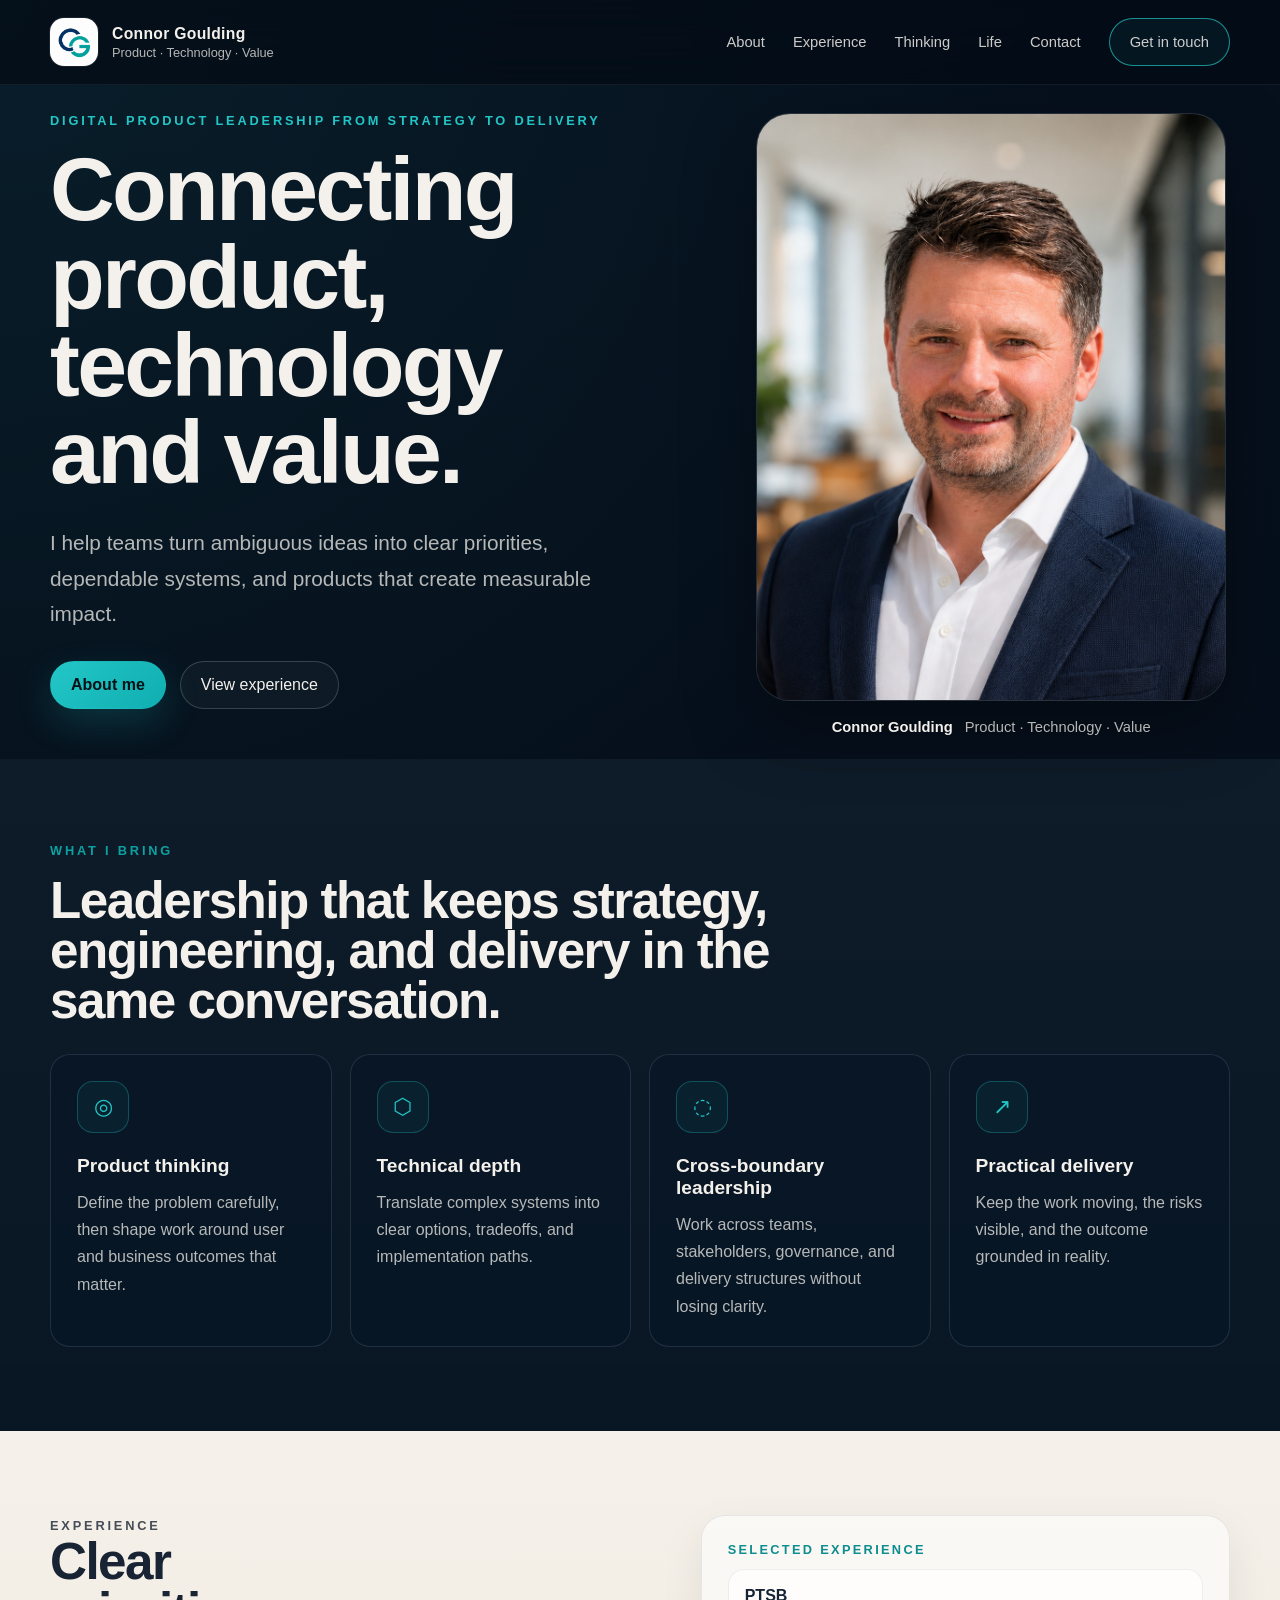
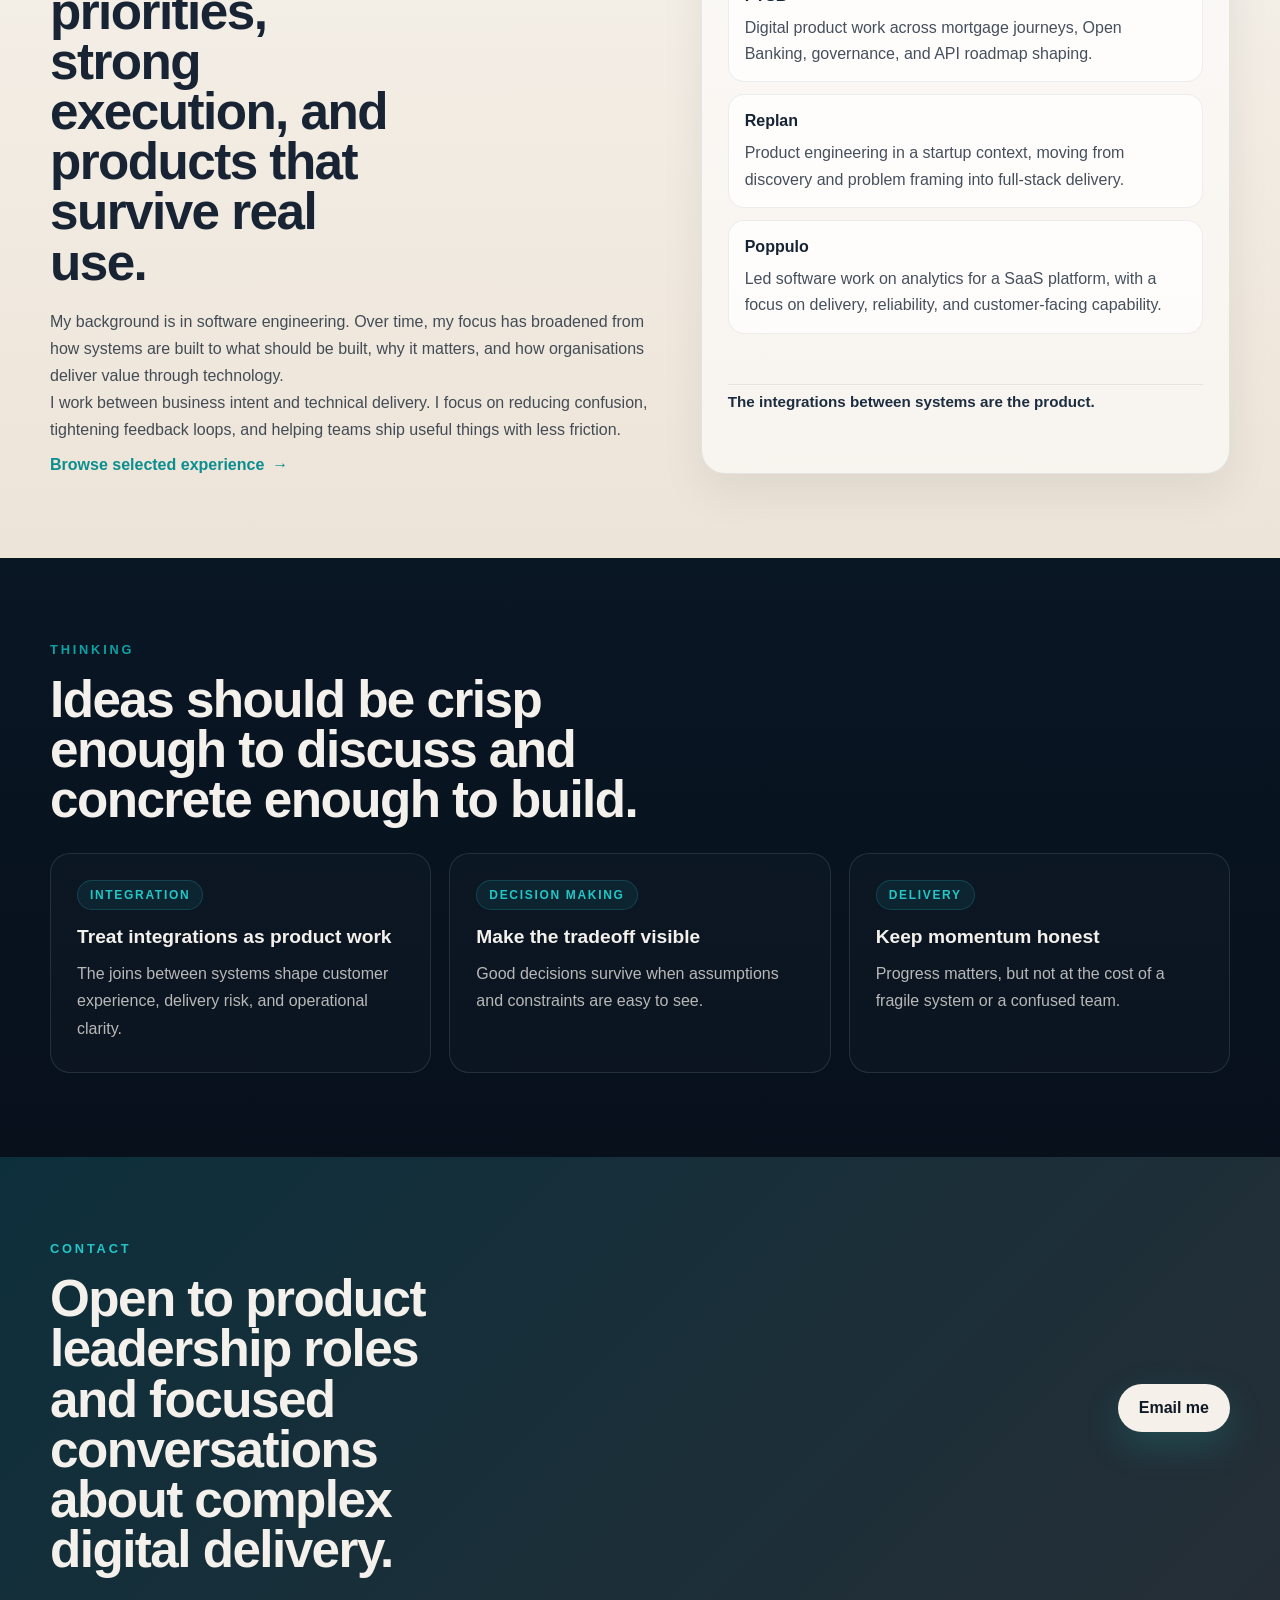
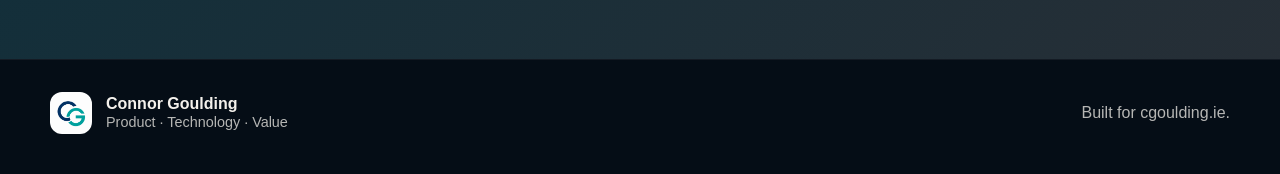
==== index.html @ c8a779e5 "First draft" ====
<!doctype html>
<html lang="en">
  <head>
    <meta charset="utf-8" />
    <meta name="viewport" content="width=device-width, initial-scale=1" />
    <meta
      name="description"
      content="Connor Goulding is a product and technology leader focused on building practical, high-value digital experiences."
    />
    <title>Connor Goulding | Product, Technology, Value</title>
    <link rel="icon" type="image/x-icon" href="./images/favicon/favicon.ico">
    <link rel="icon" type="image/png" sizes="32x32" href="./images/favicon/favicon-32x32.png">
    <link rel="icon" type="image/png" sizes="16x16" href="./images/favicon/favicon-16x16.png">
    <link rel="apple-touch-icon" sizes="180x180" href="./images/favicon/apple-touch-icon.png">
    <link rel="manifest" href="./images/favicon/site.webmanifest">
    <meta name="theme-color" content="#06233A">
    <link rel="stylesheet" href="./css/styles.css" />
  </head>
  <body>
    <a class="skip-link" href="#main">Skip to content</a>

    <header class="site-header">
      <div class="container header-inner">
        <a class="brand" href="#home" aria-label="Connor Goulding home">
          <img class="brand-mark" src="./images/logoSolid.png" alt="Connor Goulding logo" />
          <span class="brand-copy">
            <strong>Connor Goulding</strong>
            <span>Product · Technology · Value</span>
          </span>
        </a>

        <button class="nav-toggle" type="button" aria-expanded="false" aria-controls="site-nav">
          <span></span>
          <span></span>
        </button>

        <nav class="site-nav" id="site-nav" aria-label="Primary">
          <a href="#about">About</a>
          <a href="./experience.html">Experience</a>
          <a href="#thinking">Thinking</a>
          <a href="./life.html">Life</a>
          <a href="#contact">Contact</a>
          <a class="nav-cta" href="#contact">Get in touch</a>
        </nav>
      </div>
    </header>

    <main id="main">
      <section class="hero" id="home">
        <div class="container hero-grid">
          <div class="hero-copy">
            <p class="eyebrow">Digital product leadership from strategy to delivery</p>
            <h1>Connecting product, technology and value.</h1>
            <p class="lead">
              I help teams turn ambiguous ideas into clear priorities, dependable systems, and products that
              create measurable impact.
            </p>
            <div class="hero-actions">
              <a class="button button-primary" href="#about">About me</a>
              <a class="button button-secondary" href="./experience.html">View experience</a>
            </div>
          </div>

          <div class="hero-visual" aria-label="Portrait of Connor Goulding">
            <div class="portrait-frame">
              <img src="images/portrait.png" alt="Portrait of Connor Goulding" />
            </div>
            <div class="portrait-caption">
              <span class="caption-kicker">Connor Goulding</span>
              <span>Product · Technology · Value</span>
            </div>
          </div>
        </div>
      </section>

      <section class="value-band" id="about">
        <div class="container">
          <div class="section-heading">
            <p class="eyebrow eyebrow-dark">What I bring</p>
            <h2>Leadership that keeps strategy, engineering, and delivery in the same conversation.</h2>
          </div>

          <div class="value-grid">
            <article class="value-card">
              <div class="value-icon">◎</div>
              <h3>Product thinking</h3>
              <p>Define the problem carefully, then shape work around user and business outcomes that matter.</p>
            </article>
            <article class="value-card">
              <div class="value-icon">⬡</div>
              <h3>Technical depth</h3>
              <p>Translate complex systems into clear options, tradeoffs, and implementation paths.</p>
            </article>
            <article class="value-card">
              <div class="value-icon">◌</div>
              <h3>Cross-boundary leadership</h3>
              <p>Work across teams, stakeholders, governance, and delivery structures without losing clarity.</p>
            </article>
            <article class="value-card">
              <div class="value-icon">↗</div>
              <h3>Practical delivery</h3>
              <p>Keep the work moving, the risks visible, and the outcome grounded in reality.</p>
            </article>
          </div>
        </div>
      </section>

      <section class="story-band" id="experience">
        <div class="container story-grid">
          <div class="story-copy">
            <p class="eyebrow">Experience</p>
            <h2>Clear priorities, strong execution, and products that survive real use.</h2>
            <p>
              My background is in software engineering. Over time, my focus has broadened from how systems are built
              to what should be built, why it matters, and how organisations deliver value through technology.
            </p>
            <p>
              I work between business intent and technical delivery. I focus on reducing confusion, tightening
              feedback loops, and helping teams ship useful things with less friction.
            </p>
            <a class="text-link" href="./experience.html">Browse selected experience</a>
          </div>
          <div class="story-panel experience-panel">
            <div>
              <span class="story-label">Selected experience</span>
              <div class="experience-cards">
                <article class="experience-card">
                  <h3>PTSB</h3>
                  <p>Digital product work across mortgage journeys, Open Banking, governance, and API roadmap shaping.</p>
                </article>
                <article class="experience-card">
                  <h3>Replan</h3>
                  <p>Product engineering in a startup context, moving from discovery and problem framing into full-stack delivery.</p>
                </article>
                <article class="experience-card">
                  <h3>Poppulo</h3>
                  <p>Led software work on analytics for a SaaS platform, with a focus on delivery, reliability, and customer-facing capability.</p>
                </article>
              </div>
            </div>
            <div class="story-note">The integrations between systems are the product.</div>
          </div>
        </div>
      </section>

      <section class="projects-band" id="thinking">
        <div class="container">
          <div class="section-heading narrow">
            <p class="eyebrow eyebrow-dark">Thinking</p>
            <h2>Ideas should be crisp enough to discuss and concrete enough to build.</h2>
          </div>
          <div class="project-grid" id="projects">
            <article class="project-card">
              <span class="project-tag">Integration</span>
              <h3>Treat integrations as product work</h3>
              <p>The joins between systems shape customer experience, delivery risk, and operational clarity.</p>
            </article>
            <article class="project-card">
              <span class="project-tag">Decision making</span>
              <h3>Make the tradeoff visible</h3>
              <p>Good decisions survive when assumptions and constraints are easy to see.</p>
            </article>
            <article class="project-card">
              <span class="project-tag">Delivery</span>
              <h3>Keep momentum honest</h3>
              <p>Progress matters, but not at the cost of a fragile system or a confused team.</p>
            </article>
          </div>
        </div>
      </section>

      <section class="contact-band" id="contact">
        <div class="container contact-inner">
          <div>
            <p class="eyebrow">Contact</p>
            <h2>Open to product leadership roles and focused conversations about complex digital delivery.</h2>
          </div>
          <a class="button button-primary button-dark" href="mailto:connor.goulding@gmail.com">Email me</a>
        </div>
      </section>
    </main>

    <footer class="site-footer">
      <div class="container footer-inner">
        <div class="footer-brand">
          <img src="./images/logoSolid.png" alt="" aria-hidden="true" />
          <div>
            <strong>Connor Goulding</strong>
              <span>Product · Technology · Value</span>
          </div>
        </div>
        <p>Built for cgoulding.ie.</p>
      </div>
    </footer>

    <script>
      const toggle = document.querySelector(".nav-toggle");
      const nav = document.querySelector(".site-nav");

      toggle.addEventListener("click", () => {
        const open = toggle.getAttribute("aria-expanded") === "true";
        toggle.setAttribute("aria-expanded", String(!open));
        nav.dataset.open = String(!open);
      });

      nav.querySelectorAll("a").forEach((link) => {
        link.addEventListener("click", () => {
          toggle.setAttribute("aria-expanded", "false");
          nav.dataset.open = "false";
        });
      });
    </script>
  </body>
</html>
---- css/styles.css ----
:root {
  color-scheme: dark;
  --bg: #06101d;
  --bg-deeper: #040b14;
  --surface: rgba(8, 22, 39, 0.82);
  --surface-light: #f3efe8;
  --surface-muted: #e7dfd4;
  --text: #f4f1ec;
  --text-soft: rgba(244, 241, 236, 0.74);
  --text-dark: #182433;
  --line: rgba(140, 165, 190, 0.18);
  --line-dark: rgba(24, 36, 51, 0.12);
  --accent: #23c6c7;
  --accent-strong: #10aeb0;
  --warm: #d7c3a5;
  --shadow: 0 24px 70px rgba(0, 0, 0, 0.35);
  --radius: 20px;
  --container: 1180px;
}

* {
  box-sizing: border-box;
}

html {
  scroll-behavior: smooth;
}

body {
  margin: 0;
  font-family: "Avenir Next", "Aptos", "Segoe UI", sans-serif;
  background:
    radial-gradient(circle at top left, rgba(35, 198, 199, 0.08), transparent 30%),
    linear-gradient(180deg, var(--bg) 0%, var(--bg-deeper) 100%);
  color: var(--text);
}

img {
  display: block;
  max-width: 100%;
}

a {
  color: inherit;
  text-decoration: none;
}

.container {
  width: min(var(--container), calc(100% - 40px));
  margin: 0 auto;
}

.skip-link {
  position: absolute;
  left: 16px;
  top: 16px;
  padding: 10px 14px;
  border-radius: 999px;
  background: #fff;
  color: #111;
  transform: translateY(-180%);
  z-index: 20;
}

.skip-link:focus {
  transform: translateY(0);
}

.site-header {
  position: sticky;
  top: 0;
  z-index: 10;
  backdrop-filter: blur(18px);
  background: rgba(4, 11, 20, 0.7);
  border-bottom: 1px solid rgba(255, 255, 255, 0.06);
}

.header-inner {
  display: flex;
  align-items: center;
  justify-content: space-between;
  gap: 24px;
  min-height: 84px;
}

.brand {
  display: inline-flex;
  align-items: center;
  gap: 14px;
  min-width: 0;
}

.brand-mark {
  width: 48px;
  height: 48px;
  border-radius: 14px;
  object-fit: cover;
  background: rgba(255, 255, 255, 0.06);
  box-shadow: 0 0 0 1px rgba(255, 255, 255, 0.08);
}

.brand-copy {
  display: grid;
  gap: 2px;
  min-width: 0;
}

.brand-copy strong {
  font-size: 0.98rem;
  letter-spacing: 0.02em;
}

.brand-copy span {
  font-size: 0.8rem;
  color: var(--text-soft);
}

.site-nav {
  display: flex;
  align-items: center;
  gap: 28px;
}

.site-nav a {
  font-size: 0.92rem;
  color: rgba(244, 241, 236, 0.84);
}

.nav-cta,
.button {
  display: inline-flex;
  align-items: center;
  justify-content: center;
  min-height: 48px;
  padding: 0 20px;
  border-radius: 999px;
  border: 1px solid transparent;
  transition:
    transform 160ms ease,
    background-color 160ms ease,
    border-color 160ms ease,
    color 160ms ease;
}

.nav-cta {
  border-color: rgba(35, 198, 199, 0.7);
  color: var(--accent);
  background: rgba(35, 198, 199, 0.06);
}

.button-primary {
  background: linear-gradient(135deg, var(--accent) 0%, var(--accent-strong) 100%);
  color: #041117;
  font-weight: 800;
  box-shadow: 0 14px 36px rgba(35, 198, 199, 0.18);
}

.button-secondary {
  border-color: rgba(244, 241, 236, 0.18);
  background: rgba(255, 255, 255, 0.03);
  color: var(--text);
}

.button-dark {
  background: #f5f0ea;
  color: #101a26;
}

.text-link {
  display: inline-flex;
  align-items: center;
  width: fit-content;
  margin-top: 12px;
  color: #0a8e90;
  font-weight: 800;
}

.text-link::after {
  content: "→";
  margin-left: 8px;
}

.nav-toggle {
  display: none;
  width: 48px;
  height: 48px;
  align-items: center;
  justify-content: center;
  gap: 6px;
  border: 1px solid rgba(255, 255, 255, 0.14);
  border-radius: 50%;
  background: rgba(255, 255, 255, 0.03);
}

.nav-toggle span {
  position: absolute;
  width: 18px;
  height: 2px;
  border-radius: 999px;
  background: var(--text);
}

.nav-toggle span:first-child {
  transform: translateY(-4px);
}

.nav-toggle span:last-child {
  transform: translateY(4px);
}

.hero {
  padding: 28px 0 24px;
}

.hero-grid {
  display: grid;
  grid-template-columns: minmax(0, 1.15fr) minmax(340px, 0.85fr);
  gap: 56px;
  align-items: start;
}

.hero-copy h1,
.section-heading h2,
.story-copy h2,
.projects-band h2,
.contact-inner h2 {
  margin: 0;
  line-height: 0.98;
  letter-spacing: -0.03em;
}

.hero-copy h1 {
  font-size: clamp(3rem, 7vw, 5.8rem);
  max-width: 10ch;
}

.eyebrow {
  margin: 0 0 18px;
  font-size: 0.8rem;
  font-weight: 800;
  letter-spacing: 0.22em;
  text-transform: uppercase;
  color: var(--accent);
}

.eyebrow-dark {
  color: #0ca1a2;
}

.lead {
  max-width: 34rem;
  margin: 28px 0 0;
  font-size: clamp(1.05rem, 1.8vw, 1.3rem);
  line-height: 1.7;
  color: var(--text-soft);
}

.hero-actions {
  display: flex;
  flex-wrap: wrap;
  gap: 14px;
  margin-top: 30px;
}

.hero-metrics {
  display: grid;
  grid-template-columns: repeat(3, minmax(0, 1fr));
  gap: 16px;
  margin: 34px 0 0;
}

.hero-metrics div {
  padding: 18px 18px 16px;
  border: 1px solid rgba(255, 255, 255, 0.08);
  border-radius: 18px;
  background: rgba(255, 255, 255, 0.02);
}

.hero-metrics dt {
  margin-bottom: 8px;
  color: var(--accent);
  font-size: 0.78rem;
  font-weight: 800;
  letter-spacing: 0.18em;
  text-transform: uppercase;
}

.hero-metrics dd {
  margin: 0;
  color: var(--text-soft);
  line-height: 1.55;
}

.hero-visual {
  display: grid;
  justify-items: center;
  gap: 18px;
}

.portrait-frame {
  width: min(100%, 470px);
  aspect-ratio: 4 / 5;
  border-radius: 34px;
  overflow: hidden;
  box-shadow: var(--shadow);
  background:
    linear-gradient(180deg, rgba(255, 255, 255, 0.05), rgba(255, 255, 255, 0.01)),
    rgba(255, 255, 255, 0.03);
  border: 1px solid rgba(255, 255, 255, 0.08);
}

.portrait-frame img {
  width: 100%;
  height: 100%;
  object-fit: cover;
}

.portrait-caption {
  display: flex;
  align-items: baseline;
  gap: 12px;
  color: var(--text-soft);
  font-size: 0.92rem;
}

.caption-kicker {
  color: var(--text);
  font-weight: 700;
}

.value-band,
.story-band,
.projects-band,
.contact-band {
  padding: 84px 0;
}

.value-band {
  background:
    linear-gradient(180deg, rgba(255, 255, 255, 0.02), rgba(255, 255, 255, 0)),
    #091624;
}

.section-heading {
  max-width: 50rem;
  margin-bottom: 28px;
}

.section-heading h2,
.story-copy h2,
.projects-band h2,
.contact-inner h2 {
  font-size: clamp(2rem, 4vw, 3.4rem);
}

.section-heading.narrow {
  max-width: 42rem;
}

.value-grid {
  display: grid;
  grid-template-columns: repeat(4, minmax(0, 1fr));
  gap: 18px;
}

.value-card,
.project-card {
  border-radius: var(--radius);
  padding: 26px;
  border: 1px solid var(--line);
}

.value-card {
  background: var(--surface);
  min-height: 240px;
}

.value-icon {
  width: 52px;
  height: 52px;
  display: grid;
  place-items: center;
  margin-bottom: 22px;
  border-radius: 16px;
  color: var(--accent);
  border: 1px solid rgba(35, 198, 199, 0.3);
  background: rgba(35, 198, 199, 0.06);
  font-size: 1.35rem;
}

.value-card h3,
.project-card h3 {
  margin: 0 0 12px;
  font-size: 1.2rem;
}

.value-card p,
.story-copy p,
.project-card p {
  margin: 0;
  line-height: 1.7;
  color: var(--text-soft);
}

.story-band {
  background: linear-gradient(180deg, #f5f1ea 0%, #ede4d8 100%);
  color: var(--text-dark);
}

.story-grid {
  display: grid;
  grid-template-columns: minmax(0, 1fr) minmax(320px, 0.85fr);
  gap: 28px;
  align-items: stretch;
}

.story-copy p {
  color: rgba(24, 36, 51, 0.8);
}

.story-copy h2 {
  max-width: 12ch;
  margin-bottom: 20px;
}

.story-panel {
  display: grid;
  gap: 20px;
  padding: 26px;
  border-radius: calc(var(--radius) + 4px);
  background: rgba(255, 255, 255, 0.58);
  border: 1px solid rgba(24, 36, 51, 0.09);
  box-shadow: 0 18px 44px rgba(24, 36, 51, 0.08);
}

.story-band .detail-card {
  background: rgba(255, 255, 255, 0.64);
  border-color: rgba(24, 36, 51, 0.09);
  box-shadow: 0 18px 44px rgba(24, 36, 51, 0.08);
  color: var(--text-dark);
}

.story-band .detail-card h2,
.story-band .detail-card h3,
.story-band .detail-card p,
.story-band .detail-card li,
.story-band .timeline-item h3,
.story-band .timeline-item p,
.story-band .timeline-item li,
.story-band .timeline-meta,
.story-band .muted-note {
  color: inherit;
}

.story-band .timeline-item {
  background: rgba(255, 255, 255, 0.72);
  border: 1px solid rgba(24, 36, 51, 0.07);
}

.story-band .timeline-meta {
  color: rgba(24, 36, 51, 0.65);
}

.story-band .detail-card p,
.story-band .timeline-item p,
.story-band .timeline-item li {
  color: rgba(24, 36, 51, 0.8);
}

.story-band .detail-card h2,
.story-band .detail-card h3,
.story-band .timeline-item h3 {
  color: #162335;
}

.experience-panel {
  gap: 18px;
}

.story-label {
  display: block;
  margin-bottom: 12px;
  font-size: 0.8rem;
  font-weight: 800;
  letter-spacing: 0.18em;
  text-transform: uppercase;
  color: #0d8d8e;
}

.stack-list {
  list-style: none;
  padding: 0;
  margin: 0;
  display: grid;
  gap: 12px;
}

.stack-list li {
  padding: 14px 16px;
  border-radius: 16px;
  background: rgba(255, 255, 255, 0.7);
  border: 1px solid rgba(24, 36, 51, 0.07);
}

.experience-cards {
  display: grid;
  gap: 12px;
}

.experience-card {
  padding: 16px 16px 14px;
  border-radius: 16px;
  background: rgba(255, 255, 255, 0.72);
  border: 1px solid rgba(24, 36, 51, 0.07);
}

.experience-card h3 {
  margin: 0 0 8px;
  font-size: 1rem;
  line-height: 1.3;
  color: #162335;
}

.experience-card p {
  margin: 0;
  line-height: 1.65;
  color: rgba(24, 36, 51, 0.8);
}

.story-note {
  padding-top: 6px;
  border-top: 1px solid rgba(24, 36, 51, 0.08);
  font-size: 0.95rem;
  font-weight: 700;
  line-height: 1.5;
  color: #1d2d40;
}

.page-hero {
  padding: 56px 0 24px;
  background: linear-gradient(180deg, rgba(255, 255, 255, 0.02), rgba(255, 255, 255, 0));
}

.page-kicker {
  margin: 0 0 16px;
  color: var(--accent);
  font-size: 0.8rem;
  font-weight: 800;
  letter-spacing: 0.22em;
  text-transform: uppercase;
}

.page-intro {
  max-width: 52rem;
  font-size: clamp(1.06rem, 1.6vw, 1.2rem);
  line-height: 1.7;
  color: var(--text-soft);
}

.page-grid {
  display: grid;
  gap: 18px;
}

.page-grid.two-col {
  grid-template-columns: minmax(0, 1.2fr) minmax(320px, 0.8fr);
  align-items: start;
}

.detail-card {
  padding: 24px;
  border-radius: var(--radius);
  border: 1px solid var(--line);
  background: var(--surface);
}

.detail-card h2,
.detail-card h3 {
  margin-top: 0;
}

.timeline {
  display: grid;
  gap: 14px;
}

.timeline-item {
  padding: 20px;
  border-radius: 18px;
  background: rgba(255, 255, 255, 0.03);
  border: 1px solid rgba(255, 255, 255, 0.08);
}

.timeline-meta {
  display: flex;
  flex-wrap: wrap;
  gap: 10px 14px;
  margin-bottom: 10px;
  color: var(--text-soft);
  font-size: 0.92rem;
}

.timeline-item h3 {
  margin: 0 0 10px;
  font-size: 1.15rem;
}

.timeline-item p,
.timeline-item li,
.detail-card p {
  line-height: 1.7;
  color: var(--text-soft);
}

.list-tight {
  margin: 0;
  padding-left: 18px;
  display: grid;
  gap: 8px;
}

.tag-row {
  display: flex;
  flex-wrap: wrap;
  gap: 10px;
}

.tag {
  display: inline-flex;
  align-items: center;
  padding: 6px 12px;
  border-radius: 999px;
  border: 1px solid rgba(35, 198, 199, 0.2);
  background: rgba(35, 198, 199, 0.08);
  color: var(--accent);
  font-size: 0.78rem;
  font-weight: 800;
  letter-spacing: 0.12em;
  text-transform: uppercase;
}

.muted-note {
  color: var(--text-soft);
  font-size: 0.95rem;
  line-height: 1.65;
}

.projects-band {
  background: linear-gradient(180deg, #091624 0%, #07101b 100%);
}

.project-grid {
  display: grid;
  grid-template-columns: repeat(3, minmax(0, 1fr));
  gap: 18px;
}

.project-card {
  min-height: 220px;
  background: rgba(255, 255, 255, 0.02);
}

.project-tag {
  display: inline-flex;
  margin-bottom: 16px;
  padding: 7px 12px;
  border-radius: 999px;
  font-size: 0.75rem;
  font-weight: 800;
  letter-spacing: 0.14em;
  text-transform: uppercase;
  color: var(--accent);
  background: rgba(35, 198, 199, 0.08);
  border: 1px solid rgba(35, 198, 199, 0.2);
}

.contact-band {
  background:
    linear-gradient(135deg, rgba(35, 198, 199, 0.14), rgba(215, 195, 165, 0.14)),
    #091624;
}

.contact-inner {
  display: flex;
  align-items: center;
  justify-content: space-between;
  gap: 24px;
}

.contact-inner h2 {
  max-width: 14ch;
}

.site-footer {
  padding: 28px 0 36px;
  background: #050d16;
  border-top: 1px solid rgba(255, 255, 255, 0.06);
}

.footer-inner {
  display: flex;
  align-items: center;
  justify-content: space-between;
  gap: 18px;
  color: var(--text-soft);
}

.footer-brand {
  display: flex;
  align-items: center;
  gap: 14px;
}

.footer-brand img {
  width: 42px;
  height: 42px;
  border-radius: 12px;
}

.footer-brand strong {
  display: block;
  color: var(--text);
}

.footer-brand span {
  font-size: 0.9rem;
}

.nav-toggle:focus-visible,
.site-nav a:focus-visible,
.button:focus-visible,
.brand:focus-visible {
  outline: 2px solid var(--accent);
  outline-offset: 3px;
}

.button:hover,
.nav-cta:hover,
.site-nav a:hover {
  transform: translateY(-1px);
}

@media (max-width: 980px) {
  .hero-grid,
  .story-grid,
  .value-grid,
  .page-grid.two-col,
  .project-grid {
    grid-template-columns: 1fr;
  }

  .hero-grid {
    min-height: auto;
    padding-top: 28px;
  }

  .hero-copy h1 {
    max-width: 12ch;
  }

  .hero-metrics {
    grid-template-columns: 1fr;
  }

  .contact-inner,
  .footer-inner {
    flex-direction: column;
    align-items: flex-start;
  }
}

@media (max-width: 760px) {
  .container {
    width: min(var(--container), calc(100% - 28px));
  }

  .header-inner {
    min-height: 76px;
  }

  .nav-toggle {
    display: inline-flex;
    position: relative;
    margin-left: auto;
  }

  .site-nav {
    position: absolute;
    left: 14px;
    right: 14px;
    top: 84px;
    display: none;
    flex-direction: column;
    align-items: stretch;
    gap: 10px;
    padding: 16px;
    border-radius: 22px;
    background: rgba(6, 16, 29, 0.96);
    border: 1px solid rgba(255, 255, 255, 0.08);
    box-shadow: var(--shadow);
  }

  .site-nav[data-open="true"] {
    display: flex;
  }

  .site-nav a {
    padding: 10px 4px;
  }

  .nav-cta {
    justify-content: center;
  }

  .hero,
  .value-band,
  .story-band,
  .projects-band,
  .contact-band {
    padding: 56px 0;
  }

  .hero-copy h1 {
    font-size: clamp(2.5rem, 12vw, 4rem);
  }

  .portrait-caption {
    flex-direction: column;
    align-items: center;
    text-align: center;
    gap: 4px;
  }

  .story-accent {
    flex-direction: column;
    text-align: center;
  }

  .story-accent p {
    text-align: center;
  }

  .value-card,
  .project-card,
  .story-panel {
    padding: 22px;
  }
}
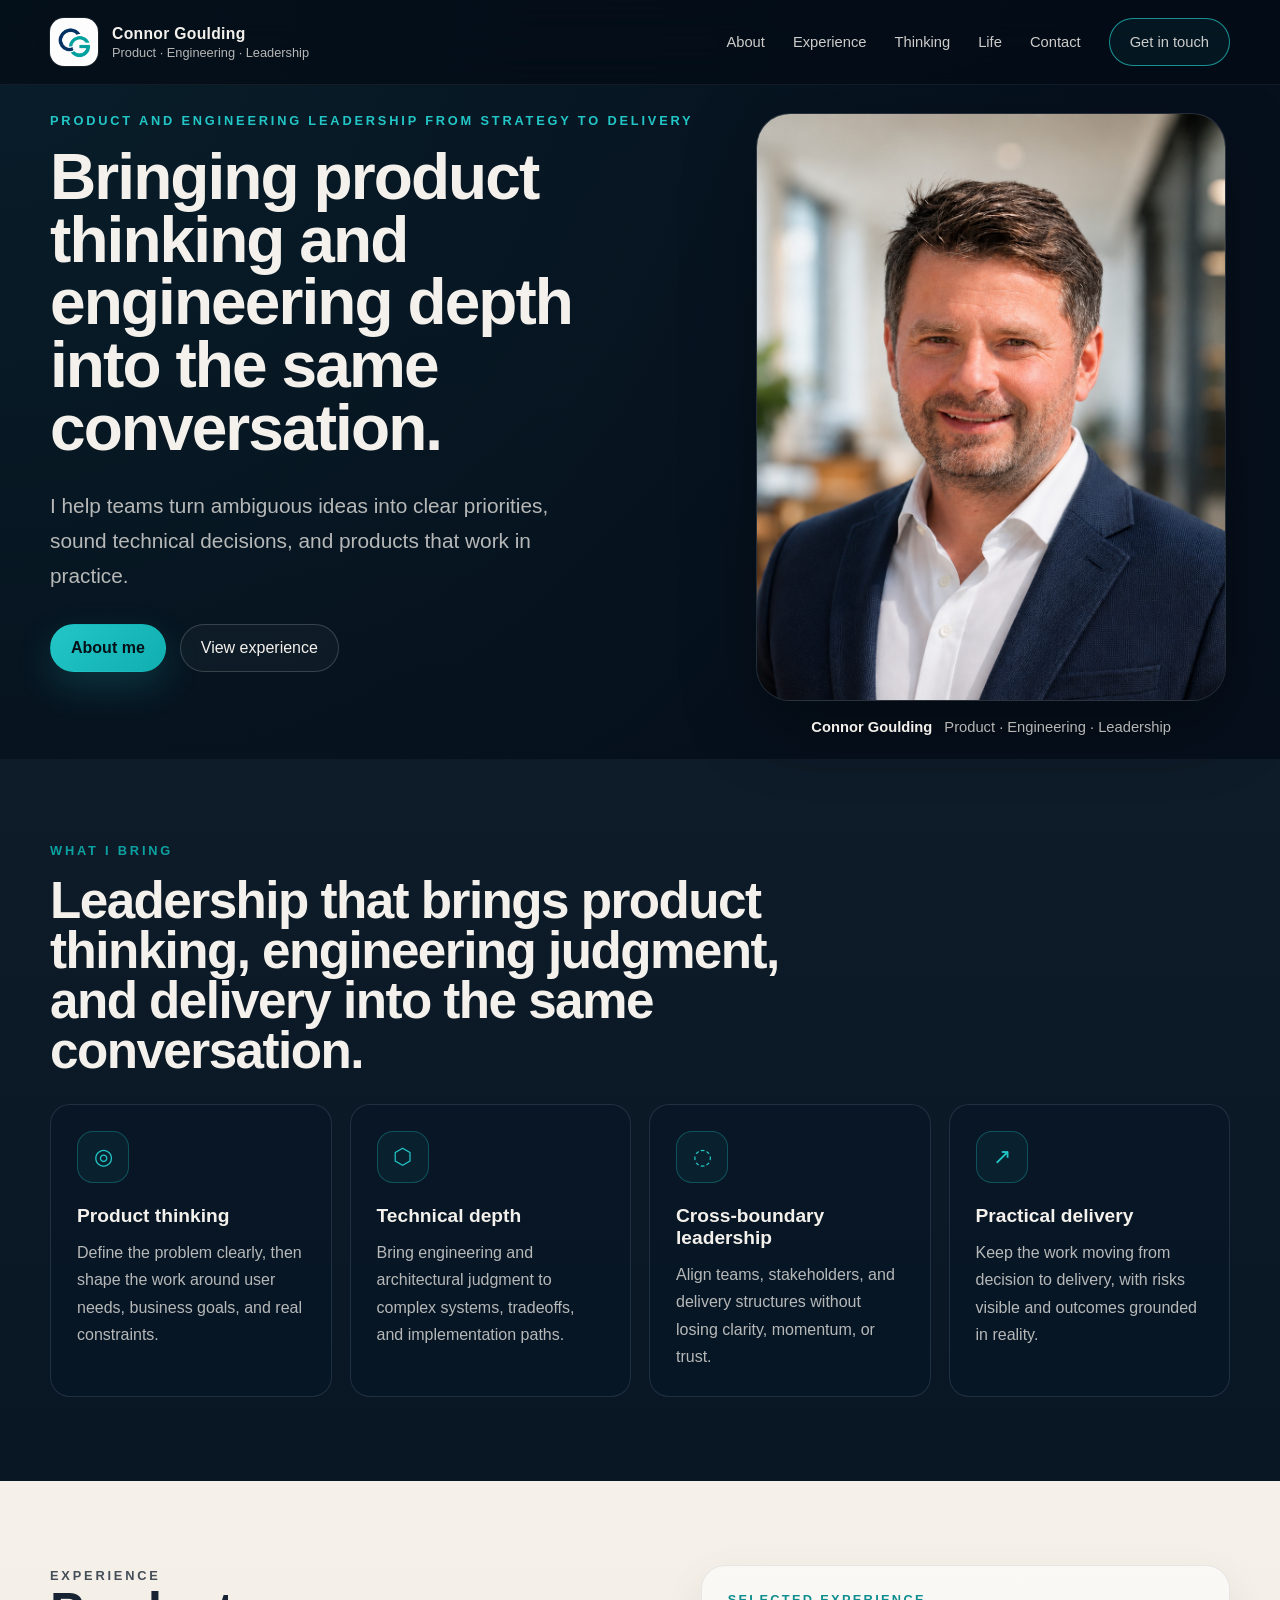
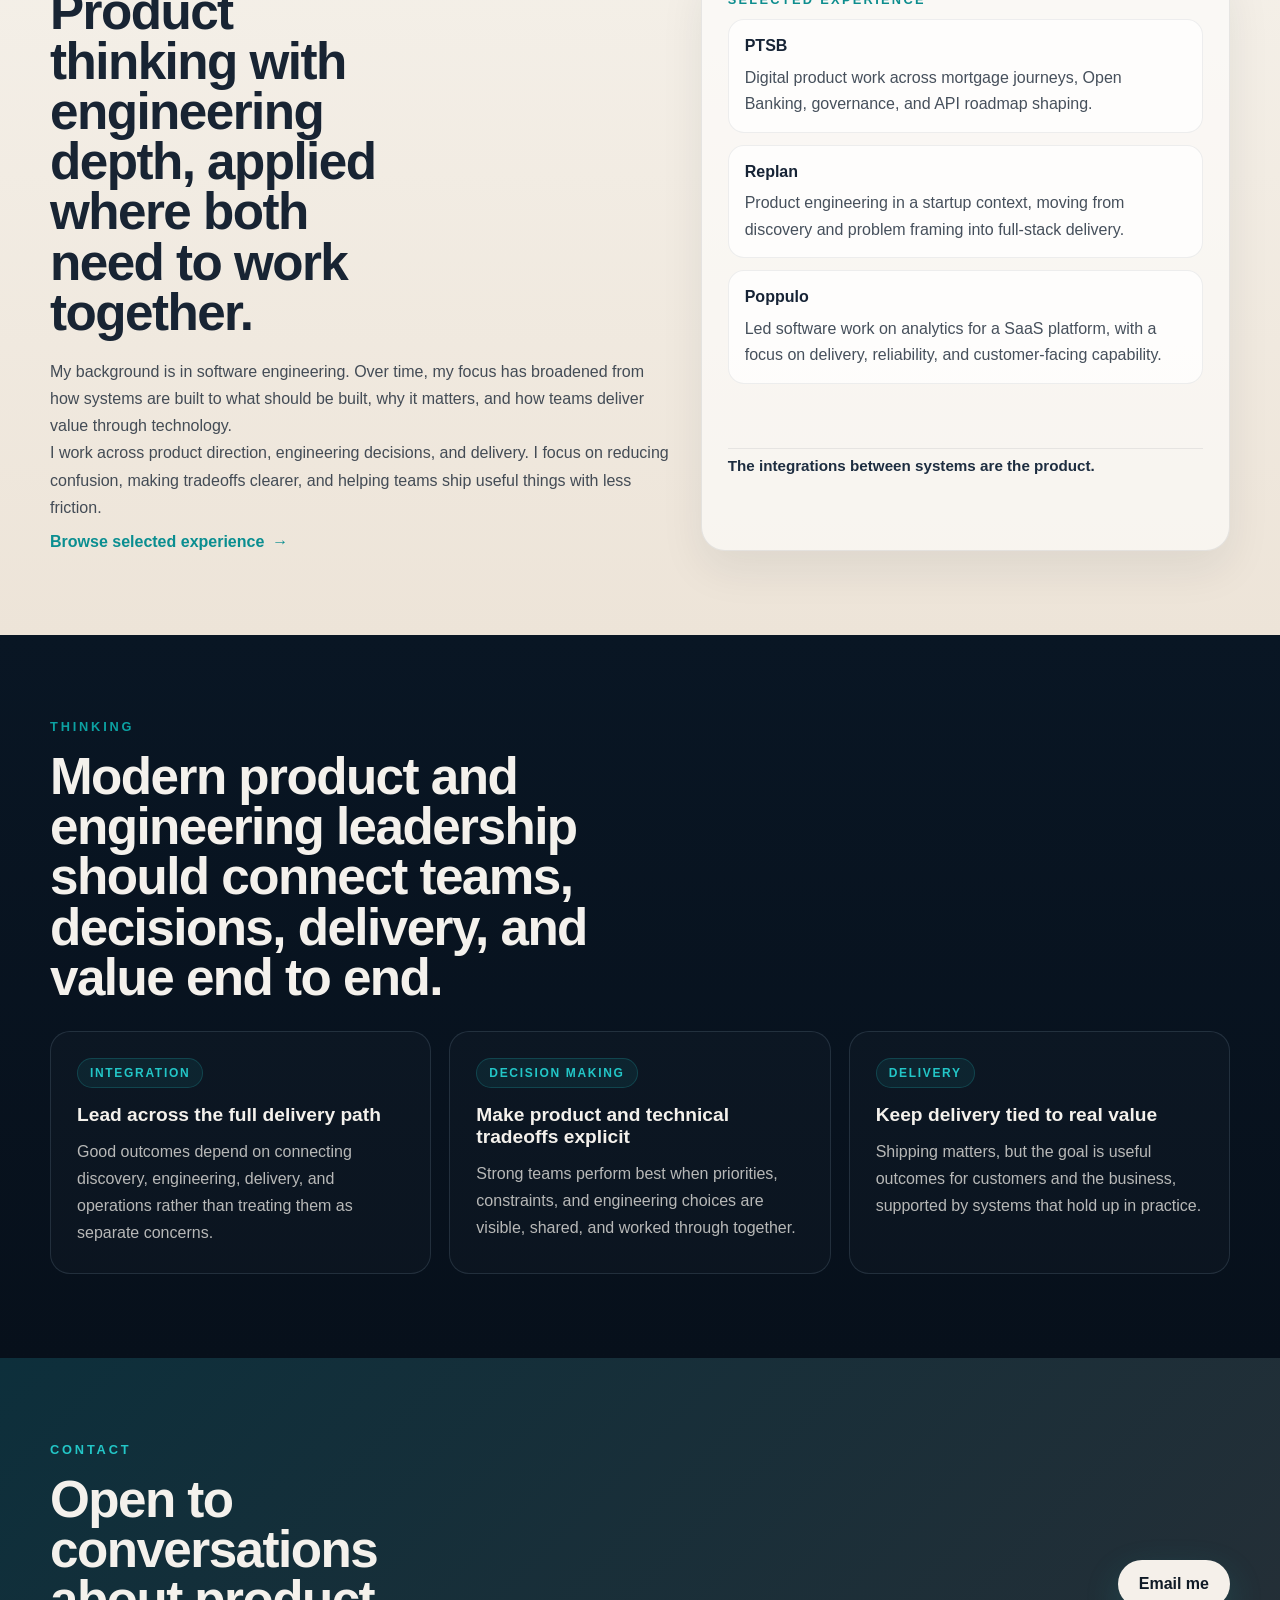
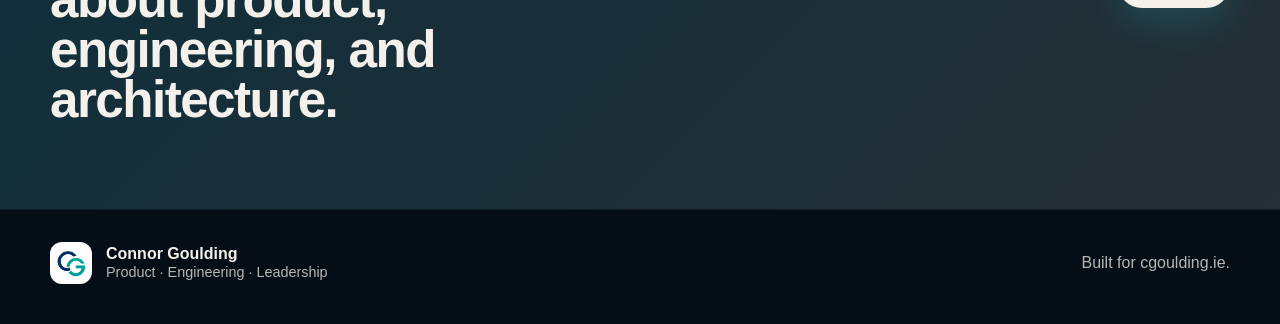
==== commit 97b19e46: "Update tone and life content" ====
--- a/index.html
+++ b/index.html
@@ -5,9 +5,9 @@
     <meta name="viewport" content="width=device-width, initial-scale=1" />
     <meta
       name="description"
-      content="Connor Goulding is a product and technology leader focused on building practical, high-value digital experiences."
+      content="Connor Goulding works across product, engineering, and architecture to help teams build practical digital products."
     />
-    <title>Connor Goulding | Product, Technology, Value</title>
+    <title>Connor Goulding | Product, Engineering, Leadership</title>
     <link rel="icon" type="image/x-icon" href="./images/favicon/favicon.ico">
     <link rel="icon" type="image/png" sizes="32x32" href="./images/favicon/favicon-32x32.png">
     <link rel="icon" type="image/png" sizes="16x16" href="./images/favicon/favicon-16x16.png">
@@ -25,7 +25,7 @@
           <img class="brand-mark" src="./images/logoSolid.png" alt="Connor Goulding logo" />
           <span class="brand-copy">
             <strong>Connor Goulding</strong>
-            <span>Product · Technology · Value</span>
+            <span>Product · Engineering · Leadership</span>
           </span>
         </a>
 
@@ -49,11 +49,11 @@
       <section class="hero" id="home">
         <div class="container hero-grid">
           <div class="hero-copy">
-            <p class="eyebrow">Digital product leadership from strategy to delivery</p>
-            <h1>Connecting product, technology and value.</h1>
+            <p class="eyebrow">Product and engineering leadership from strategy to delivery</p>
+            <h1>Bringing product thinking and engineering depth into the same conversation.</h1>
             <p class="lead">
-              I help teams turn ambiguous ideas into clear priorities, dependable systems, and products that
-              create measurable impact.
+              I help teams turn ambiguous ideas into clear priorities, sound technical decisions, and products
+              that work in practice.
             </p>
             <div class="hero-actions">
               <a class="button button-primary" href="#about">About me</a>
@@ -67,7 +67,7 @@
             </div>
             <div class="portrait-caption">
               <span class="caption-kicker">Connor Goulding</span>
-              <span>Product · Technology · Value</span>
+              <span>Product · Engineering · Leadership</span>
             </div>
           </div>
         </div>
@@ -77,29 +77,29 @@
         <div class="container">
           <div class="section-heading">
             <p class="eyebrow eyebrow-dark">What I bring</p>
-            <h2>Leadership that keeps strategy, engineering, and delivery in the same conversation.</h2>
+            <h2>Leadership that brings product thinking, engineering judgment, and delivery into the same conversation.</h2>
           </div>
 
           <div class="value-grid">
             <article class="value-card">
               <div class="value-icon">◎</div>
               <h3>Product thinking</h3>
-              <p>Define the problem carefully, then shape work around user and business outcomes that matter.</p>
+              <p>Define the problem clearly, then shape the work around user needs, business goals, and real constraints.</p>
             </article>
             <article class="value-card">
               <div class="value-icon">⬡</div>
               <h3>Technical depth</h3>
-              <p>Translate complex systems into clear options, tradeoffs, and implementation paths.</p>
+              <p>Bring engineering and architectural judgment to complex systems, tradeoffs, and implementation paths.</p>
             </article>
             <article class="value-card">
               <div class="value-icon">◌</div>
               <h3>Cross-boundary leadership</h3>
-              <p>Work across teams, stakeholders, governance, and delivery structures without losing clarity.</p>
+              <p>Align teams, stakeholders, and delivery structures without losing clarity, momentum, or trust.</p>
             </article>
             <article class="value-card">
               <div class="value-icon">↗</div>
               <h3>Practical delivery</h3>
-              <p>Keep the work moving, the risks visible, and the outcome grounded in reality.</p>
+              <p>Keep the work moving from decision to delivery, with risks visible and outcomes grounded in reality.</p>
             </article>
           </div>
         </div>
@@ -109,14 +109,14 @@
         <div class="container story-grid">
           <div class="story-copy">
             <p class="eyebrow">Experience</p>
-            <h2>Clear priorities, strong execution, and products that survive real use.</h2>
+            <h2>Product thinking with engineering depth, applied where both need to work together.</h2>
             <p>
               My background is in software engineering. Over time, my focus has broadened from how systems are built
-              to what should be built, why it matters, and how organisations deliver value through technology.
+              to what should be built, why it matters, and how teams deliver value through technology.
             </p>
             <p>
-              I work between business intent and technical delivery. I focus on reducing confusion, tightening
-              feedback loops, and helping teams ship useful things with less friction.
+              I work across product direction, engineering decisions, and delivery. I focus on reducing confusion,
+              making tradeoffs clearer, and helping teams ship useful things with less friction.
             </p>
             <a class="text-link" href="./experience.html">Browse selected experience</a>
           </div>
@@ -147,23 +147,23 @@
         <div class="container">
           <div class="section-heading narrow">
             <p class="eyebrow eyebrow-dark">Thinking</p>
-            <h2>Ideas should be crisp enough to discuss and concrete enough to build.</h2>
+            <h2>Modern product and engineering leadership should connect teams, decisions, delivery, and value end to end.</h2>
           </div>
           <div class="project-grid" id="projects">
             <article class="project-card">
               <span class="project-tag">Integration</span>
-              <h3>Treat integrations as product work</h3>
-              <p>The joins between systems shape customer experience, delivery risk, and operational clarity.</p>
+              <h3>Lead across the full delivery path</h3>
+              <p>Good outcomes depend on connecting discovery, engineering, delivery, and operations rather than treating them as separate concerns.</p>
             </article>
             <article class="project-card">
               <span class="project-tag">Decision making</span>
-              <h3>Make the tradeoff visible</h3>
-              <p>Good decisions survive when assumptions and constraints are easy to see.</p>
+              <h3>Make product and technical tradeoffs explicit</h3>
+              <p>Strong teams perform best when priorities, constraints, and engineering choices are visible, shared, and worked through together.</p>
             </article>
             <article class="project-card">
               <span class="project-tag">Delivery</span>
-              <h3>Keep momentum honest</h3>
-              <p>Progress matters, but not at the cost of a fragile system or a confused team.</p>
+              <h3>Keep delivery tied to real value</h3>
+              <p>Shipping matters, but the goal is useful outcomes for customers and the business, supported by systems that hold up in practice.</p>
             </article>
           </div>
         </div>
@@ -173,7 +173,7 @@
         <div class="container contact-inner">
           <div>
             <p class="eyebrow">Contact</p>
-            <h2>Open to product leadership roles and focused conversations about complex digital delivery.</h2>
+            <h2>Open to conversations about product, engineering, and architecture.</h2>
           </div>
           <a class="button button-primary button-dark" href="mailto:connor.goulding@gmail.com">Email me</a>
         </div>
@@ -186,7 +186,7 @@
           <img src="./images/logoSolid.png" alt="" aria-hidden="true" />
           <div>
             <strong>Connor Goulding</strong>
-              <span>Product · Technology · Value</span>
+              <span>Product · Engineering · Leadership</span>
           </div>
         </div>
         <p>Built for cgoulding.ie.</p>
--- a/css/styles.css
+++ b/css/styles.css
@@ -230,8 +230,8 @@
 }
 
 .hero-copy h1 {
-  font-size: clamp(3rem, 7vw, 5.8rem);
-  max-width: 10ch;
+  font-size: clamp(2rem, 5vw, 4rem);
+  max-width: 20ch;
 }
 
 .eyebrow {
